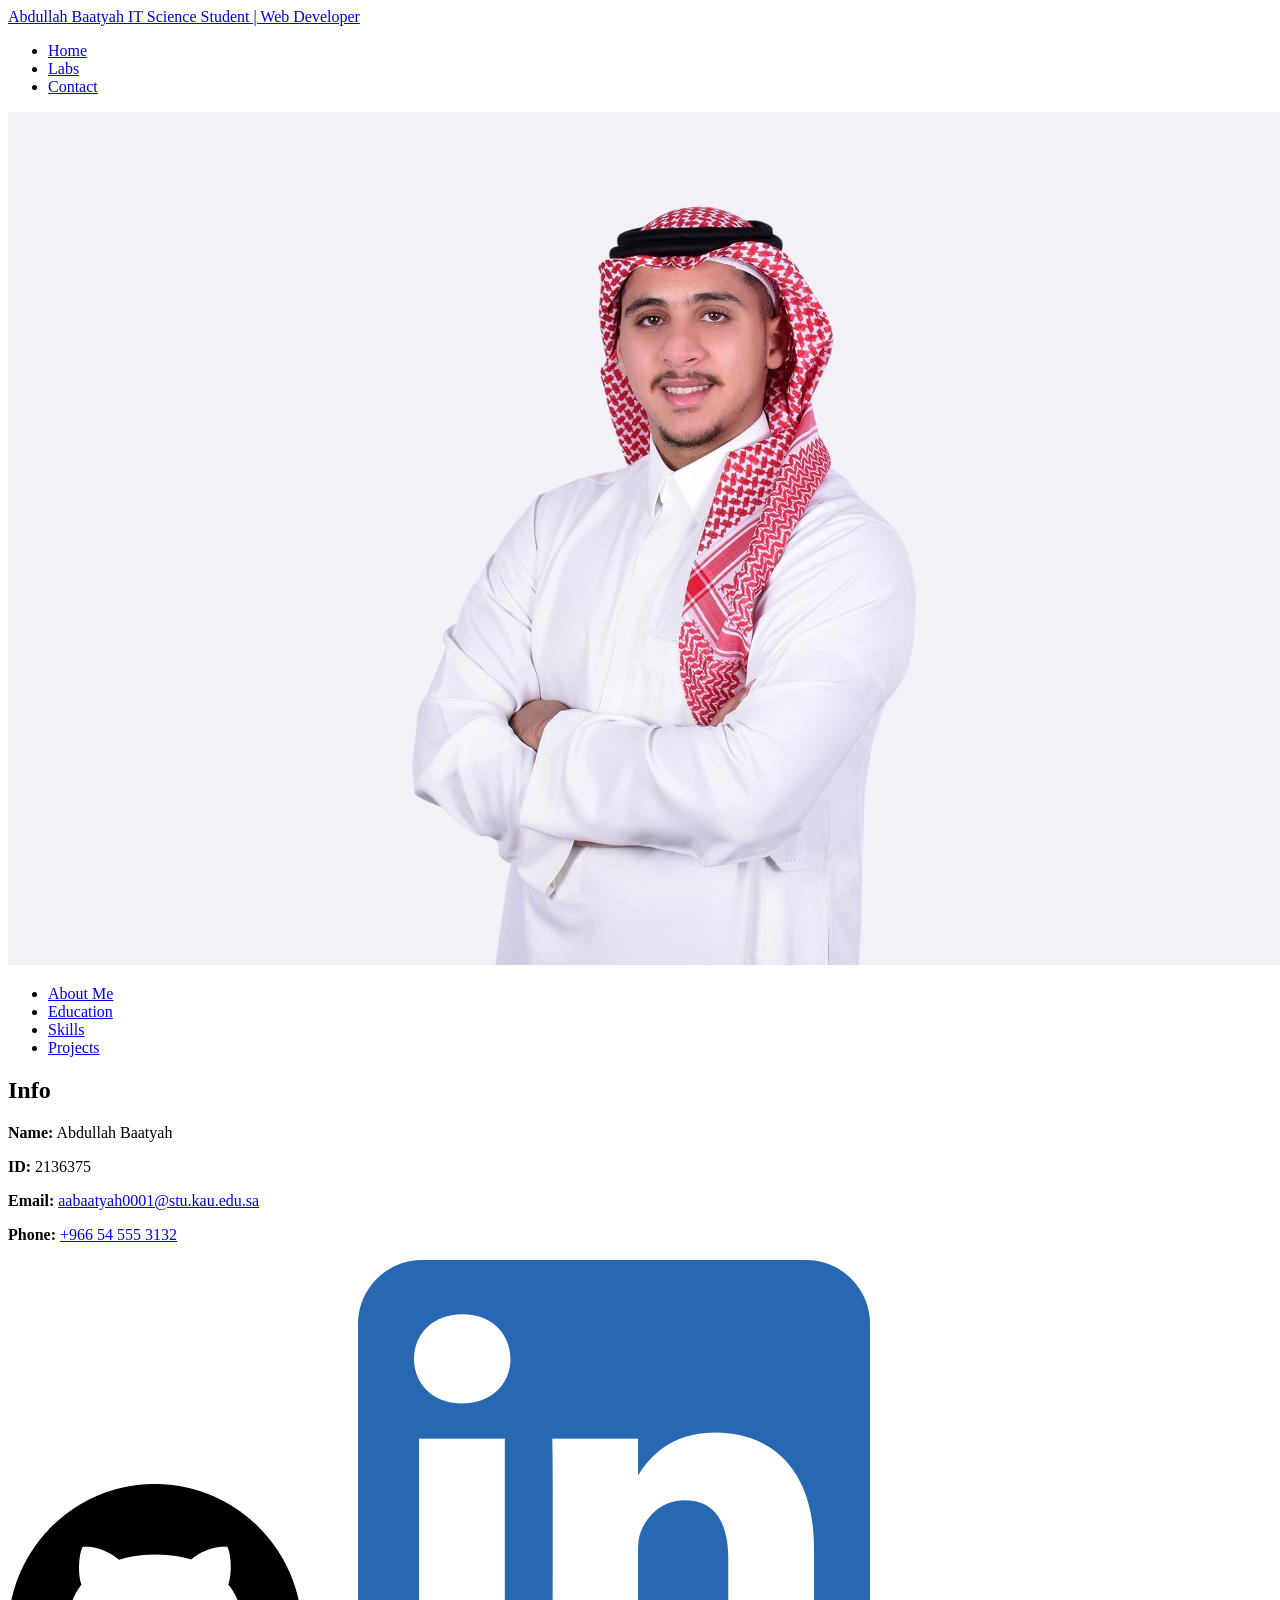
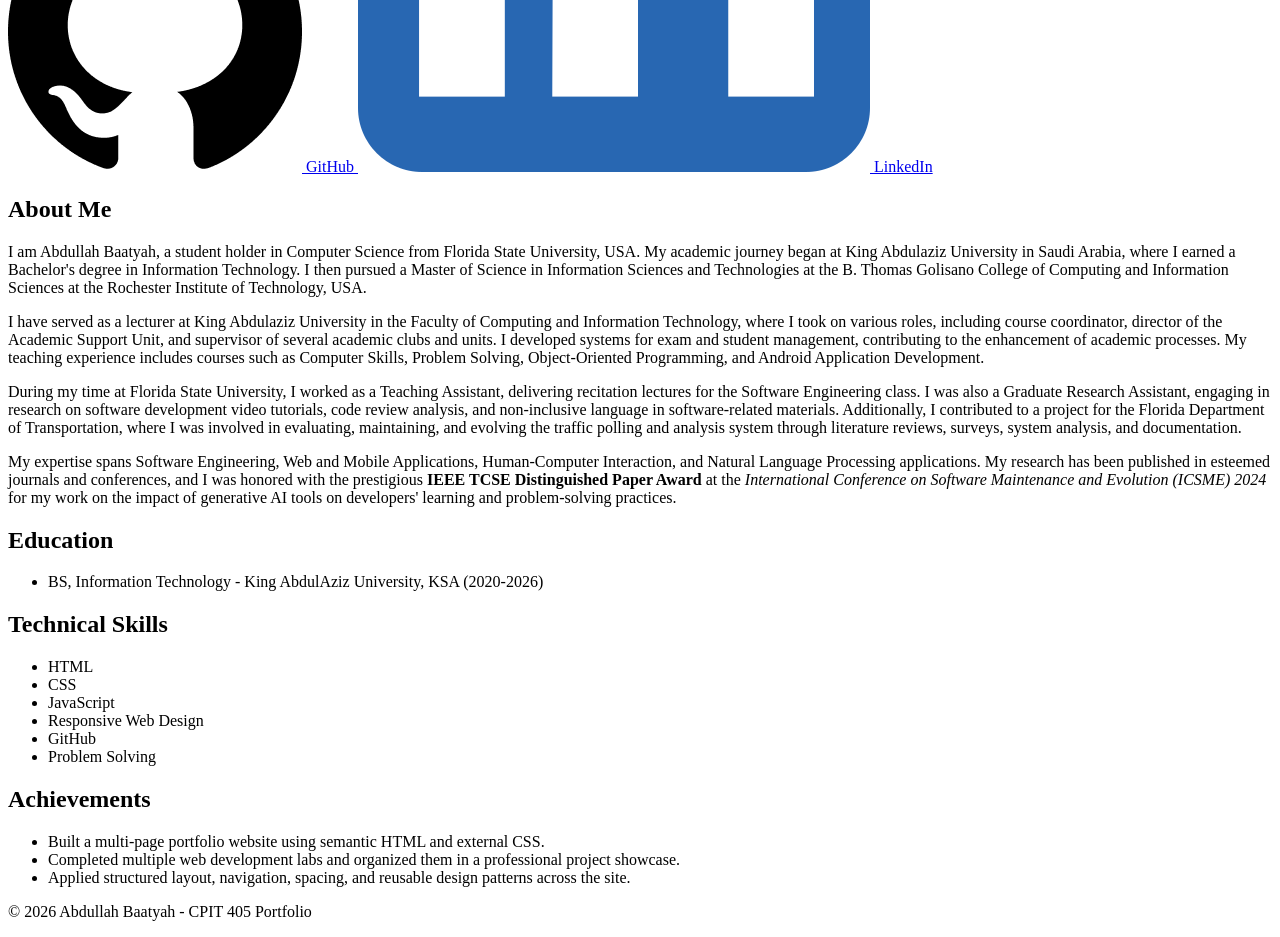
==== index.html @ 429dbe43 "Add files via upload" ====
<!doctype html>
<html lang="en">
<head>
  <meta charset="utf-8">
  <meta name="viewport" content="width=device-width, initial-scale=1">
  <title>Portfolio | Home</title>
  <meta
    name="description"
    content="Personal portfolio website with CV, projects, and contact information."
  >
  <link rel="stylesheet" href="css/style.css">
  <link rel="icon" href="favicon.ico" sizes="any">
  <link rel="icon" href="icon.svg" type="image/svg+xml">
</head>
<body>
  <header class="site-header">
    <div class="container header-inner">
      <a class="brand" href="index.html">
        <span class="brand-title">Abdullah Baatyah</span>
        <span class="brand-subtitle">IT Science Student | Web Developer</span>
      </a>
      <nav aria-label="Main navigation">
        <ul class="nav-links">
          <li><a class="active" href="index.html">Home</a></li>
          <li><a href="projects.html">Labs</a></li>
          <li><a href="contact.html">Contact</a></li>
        </ul>
      </nav>
    </div>
  </header>

  <main class="page-shell">
    <div class="container two-column-layout">
      <aside class="sidebar-card">
        <div class="profile-photo">
          <img src="images/photoMe.jpeg" alt="Abdullah Baatyah profile photo">
        </div>

        <ul class="left-side-menu">
          <li><a href="#about_me">About Me</a></li>
          <li><a href="#education">Education</a></li>
          <li><a href="#skills">Skills</a></li>
          <li><a href="#projects">Projects</a></li>
        </ul>

        <h2>Info</h2>
        <section class="info-block">
          <p><strong>Name:</strong> Abdullah Baatyah</p>
          <p><strong>ID:</strong> 2136375</p>
          <p><strong>Email:</strong> <a href="mailto:aabaatyah0001@stu.kau.edu.sa">aabaatyah0001@stu.kau.edu.sa</a></p>
          <p><strong>Phone:</strong> <a href="tel:+966545553132">+966 54 555 3132</a></p>
        </section>

        <div class="social-links">
          <a href="https://github.com/Baatyah">
            <img src="images/github.png" alt="GitHub">
            <span>GitHub</span>
          </a>
          <a href="https://www.linkedin.com/in/abdullah-baatyah-a94991354/">
            <img src="images/linkedin.png" alt="LinkedIn">
            <span>LinkedIn</span>
          </a>
        </div>
      </aside>

      <section class="content-panel">
        <h2 id="about_me" class="title">About Me</h2>
        <div class="about">
          <p>
            I am Abdullah Baatyah, a student holder in Computer Science from Florida State University, USA.
            My academic journey began at King Abdulaziz University in Saudi Arabia, where I earned a
            Bachelor's degree in Information Technology. I then pursued a Master of Science in
            Information Sciences and Technologies at the B. Thomas Golisano College of Computing and
            Information Sciences at the Rochester Institute of Technology, USA.
          </p>

          <p>
            I have served as a lecturer at King Abdulaziz University in the Faculty of Computing and
            Information Technology, where I took on various roles, including course coordinator,
            director of the Academic Support Unit, and supervisor of several academic clubs and units.
            I developed systems for exam and student management, contributing to the enhancement of
            academic processes. My teaching experience includes courses such as Computer Skills,
            Problem Solving, Object-Oriented Programming, and Android Application Development.
          </p>

          <p>
            During my time at Florida State University, I worked as a Teaching Assistant, delivering
            recitation lectures for the Software Engineering class. I was also a Graduate Research
            Assistant, engaging in research on software development video tutorials, code review
            analysis, and non-inclusive language in software-related materials. Additionally, I
            contributed to a project for the Florida Department of Transportation, where I was involved
            in evaluating, maintaining, and evolving the traffic polling and analysis system through
            literature reviews, surveys, system analysis, and documentation.
          </p>

          <p>
            My expertise spans Software Engineering, Web and Mobile Applications, Human-Computer
            Interaction, and Natural Language Processing applications. My research has been published
            in esteemed journals and conferences, and I was honored with the prestigious
            <strong>IEEE TCSE Distinguished Paper Award</strong> at the
            <em>International Conference on Software Maintenance and Evolution (ICSME) 2024</em> for my
            work on the impact of generative AI tools on developers' learning and problem-solving
            practices.
          </p>
        </div>

        <h2 id="education" class="title">Education</h2>
        <ul class="info-list">
          <li>BS, Information Technology - King AbdulAziz University, KSA (2020-2026)</li>
        </ul>

        <h2 id="skills" class="title">Technical Skills</h2>
        <ul class="info-list">
          <li>HTML</li>
          <li>CSS</li>
          <li>JavaScript</li>
          <li>Responsive Web Design</li>
          <li>GitHub</li>
          <li>Problem Solving</li>
        </ul>

        <h2 id="projects" class="title">Achievements</h2>
        <ul class="info-list">
          <li>Built a multi-page portfolio website using semantic HTML and external CSS.</li>
          <li>Completed multiple web development labs and organized them in a professional project showcase.</li>
          <li>Applied structured layout, navigation, spacing, and reusable design patterns across the site.</li>
        </ul>
      </section>
    </div>
  </main>

  <footer class="site-footer">
    <div class="container footer-content">
      <p>&copy; 2026 Abdullah Baatyah - CPIT 405 Portfolio</p>
    </div>
  </footer>
</body>
</html>
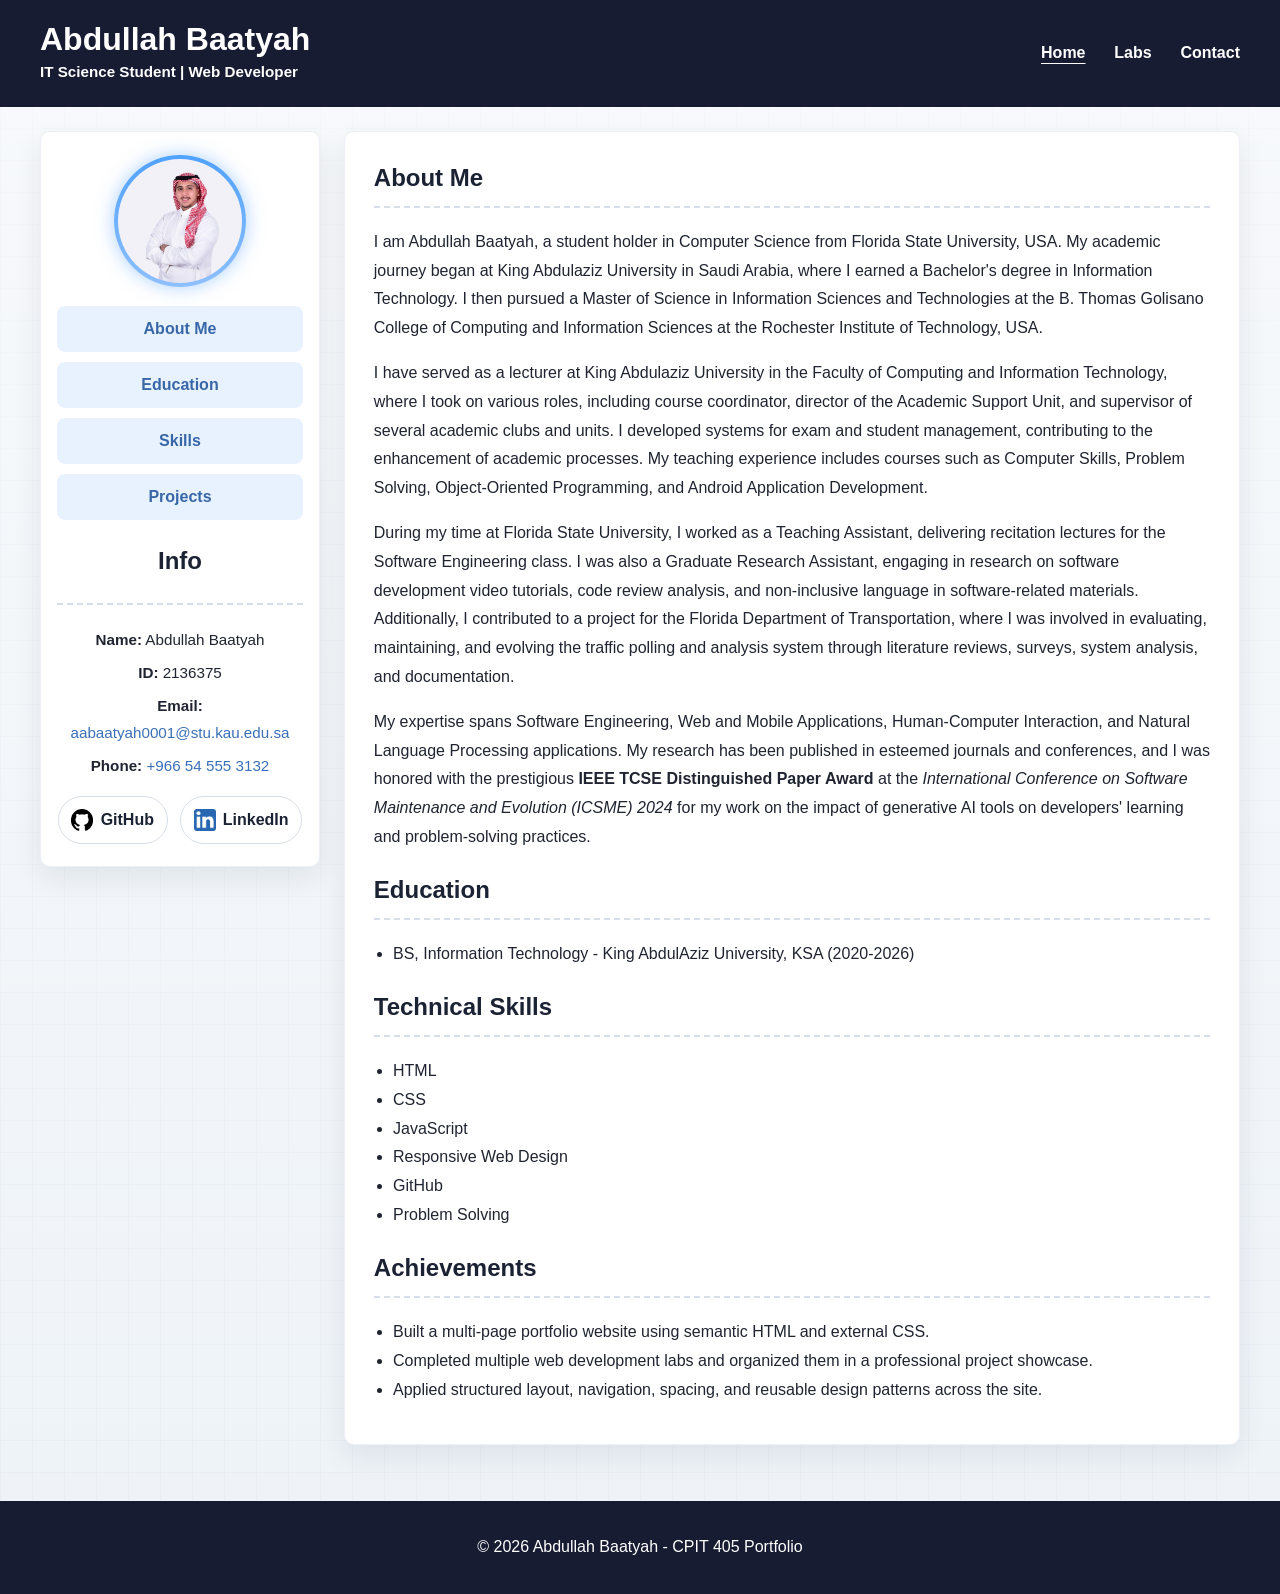
==== commit f4e9bb2b: "Assignment1" ====
--- a/index.html
+++ b/index.html
@@ -8,7 +8,7 @@
     name="description"
     content="Personal portfolio website with CV, projects, and contact information."
   >
-  <link rel="stylesheet" href="css/style.css">
+  <link rel="stylesheet" href="style.css">
   <link rel="icon" href="favicon.ico" sizes="any">
   <link rel="icon" href="icon.svg" type="image/svg+xml">
 </head>
--- a/style.css
+++ b/style.css
@@ -0,0 +1,424 @@
+:root {
+  --navy: #171c33;
+  --navy-soft: #1f2542;
+  --blue: #5ea3ff;
+  --blue-soft: #e8f2ff;
+  --page-bg: #eef3f8;
+  --panel: #ffffff;
+  --border: #d8dee8;
+  --text: #1f2430;
+  --muted: #5f6b7a;
+  --table-row: #eef4fd;
+  --shadow: 0 12px 30px rgba(19, 26, 46, 0.08);
+}
+
+*,
+*::before,
+*::after {
+  box-sizing: border-box;
+}
+
+body {
+  margin: 0;
+  color: var(--text);
+  font-family: Arial, Helvetica, sans-serif;
+  line-height: 1.8;
+  background-color: var(--page-bg);
+  background-image:
+    linear-gradient(180deg, rgba(255, 255, 255, 0.55), rgba(255, 255, 255, 0)),
+    linear-gradient(90deg, rgba(193, 205, 223, 0.12) 1px, transparent 1px),
+    linear-gradient(rgba(193, 205, 223, 0.12) 1px, transparent 1px);
+  background-size: 100% 100%, 32px 32px, 32px 32px;
+  background-position: 0 0, 0 0, 0 0;
+}
+
+a {
+  color: #3b6fb6;
+  text-decoration: none;
+}
+
+a:hover {
+  text-decoration: underline;
+}
+
+h1,
+h2,
+h3 {
+  margin-top: 0;
+  color: #1b2233;
+}
+
+.container {
+  width: 100%;
+  margin: 0;
+}
+
+.site-header {
+  margin-top: 0;
+}
+
+.header-inner {
+  display: flex;
+  justify-content: space-between;
+  align-items: center;
+  gap: 1rem;
+  padding: 1.4rem 2.5rem;
+  background: var(--navy);
+  color: #fff;
+}
+
+.brand {
+  display: flex;
+  flex-direction: column;
+  color: #fff;
+}
+
+.brand:hover {
+  text-decoration: none;
+}
+
+.brand-title {
+  font-size: 2rem;
+  font-weight: 700;
+  line-height: 1.1;
+}
+
+.brand-subtitle {
+  font-size: 0.95rem;
+  font-weight: 700;
+}
+
+.nav-links {
+  display: flex;
+  list-style: none;
+  gap: 1.8rem;
+  margin: 0;
+  padding: 0;
+}
+
+.nav-links a {
+  color: #fff;
+  font-weight: 700;
+  padding: 0.25rem 0;
+}
+
+.nav-links a.active,
+.nav-links a:hover {
+  color: #ffffff;
+  text-decoration: underline;
+  text-underline-offset: 0.3rem;
+}
+
+.page-shell {
+  padding: 0 0 2rem;
+}
+
+.two-column-layout {
+  display: grid;
+  grid-template-columns: 280px 1fr;
+  gap: 1.5rem;
+  align-items: start;
+  padding: 1.5rem 2.5rem;
+}
+
+.sidebar-card,
+.content-panel {
+  background: var(--panel);
+  border: 1px solid #edf0f5;
+  border-radius: 10px;
+  box-shadow: var(--shadow);
+}
+
+.sidebar-card {
+  padding: 1.4rem 1rem;
+  text-align: center;
+}
+
+.profile-photo {
+  width: 132px;
+  height: 132px;
+  margin: 0 auto 1.2rem;
+  border-radius: 50%;
+  padding: 4px;
+  overflow: hidden;
+  background: linear-gradient(180deg, #4fa2ff, #8ec0ff);
+  box-shadow: 0 0 18px rgba(94, 163, 255, 0.5);
+}
+
+.profile-photo img {
+  display: block;
+  width: 100%;
+  height: 100%;
+  border-radius: 50%;
+  object-fit: cover;
+}
+
+.sidebar-links {
+  display: grid;
+  gap: 0.6rem;
+  margin-bottom: 1.2rem;
+}
+
+.left-side-menu {
+  display: grid;
+  gap: 0.6rem;
+  margin: 0 0 1.2rem;
+  padding: 0;
+  list-style: none;
+}
+
+.left-side-menu a {
+  display: block;
+  padding: 0.55rem 0.9rem;
+  border-radius: 8px;
+  background: var(--blue-soft);
+  color: #3867a8;
+  font-weight: 700;
+}
+
+.left-side-menu a:hover {
+  background: #dcecff;
+  text-decoration: none;
+}
+
+.sidebar-link {
+  display: block;
+  padding: 0.55rem 0.9rem;
+  border-radius: 8px;
+  background: var(--blue-soft);
+  color: #3867a8;
+  font-weight: 700;
+}
+
+.sidebar-link:hover,
+.sidebar-link.active {
+  background: #dcecff;
+  text-decoration: none;
+}
+
+.info-block {
+  margin-top: 1rem;
+  padding-top: 1rem;
+  border-top: 2px dashed var(--border);
+}
+
+.info-block h2 {
+  margin-bottom: 0.75rem;
+  font-size: 1.05rem;
+}
+
+.info-block p {
+  margin: 0.35rem 0;
+  font-size: 0.95rem;
+}
+
+.text-links {
+  display: grid;
+  gap: 0.45rem;
+}
+
+.social-links {
+  display: flex;
+  justify-content: center;
+  flex-wrap: wrap;
+  gap: 0.75rem;
+  margin-top: 1rem;
+}
+
+.social-links a {
+  display: inline-flex;
+  align-items: center;
+  gap: 0.45rem;
+  padding: 0.55rem 0.8rem;
+  border: 1px solid var(--border);
+  border-radius: 999px;
+  background: #fff;
+  font-weight: 700;
+  color: #1b2233;
+}
+
+.social-links a:hover {
+  text-decoration: none;
+  background: var(--blue-soft);
+}
+
+.social-links img {
+  display: block;
+  width: 22px;
+  height: 22px;
+  object-fit: contain;
+}
+
+.content-panel {
+  padding: 1.45rem 1.8rem;
+}
+
+.content-panel h1,
+.content-panel h2 {
+  padding-bottom: 0.45rem;
+  border-bottom: 2px dashed var(--border);
+}
+
+.bullet-list {
+  padding-left: 1.2rem;
+}
+
+.info-list {
+  padding-left: 1.2rem;
+}
+
+.title {
+  padding-bottom: 0.45rem;
+  border-bottom: 2px dashed var(--border);
+}
+
+.portfolio-table {
+  width: 100%;
+  border-collapse: collapse;
+  margin-bottom: 1.6rem;
+  overflow: hidden;
+  border-radius: 8px;
+}
+
+.portfolio-table thead {
+  background: var(--navy);
+  color: #fff;
+}
+
+.portfolio-table th,
+.portfolio-table td {
+  padding: 0.65rem 0.85rem;
+  border: 1px solid #d9e2ef;
+  text-align: center;
+}
+
+.portfolio-table tbody tr:nth-child(even) {
+  background: var(--table-row);
+}
+
+.contact-form {
+  margin-top: 0.5rem;
+}
+
+.clean-form {
+  padding: 0;
+  border: 0;
+  box-shadow: none;
+}
+
+.form-row {
+  display: grid;
+  gap: 0.35rem;
+  margin-bottom: 0.9rem;
+}
+
+label {
+  font-weight: 400;
+}
+
+input,
+textarea {
+  width: 100%;
+  border: 1px solid #d6dce8;
+  border-radius: 8px;
+  padding: 0.8rem 0.9rem;
+  font: inherit;
+}
+
+textarea {
+  min-height: 180px;
+  resize: vertical;
+}
+
+input:focus,
+textarea:focus {
+  outline: 2px solid rgba(94, 163, 255, 0.35);
+  border-color: var(--blue);
+}
+
+.radio-row {
+  display: flex;
+  align-items: center;
+  flex-wrap: wrap;
+  gap: 0.9rem;
+  margin-bottom: 1rem;
+  font-size: 0.95rem;
+}
+
+.radio-row label {
+  display: inline-flex;
+  align-items: center;
+  gap: 0.3rem;
+}
+
+.radio-row input {
+  width: auto;
+  margin: 0;
+}
+
+.submit-button {
+  min-width: 120px;
+  padding: 0.75rem 1.4rem;
+  border: 0;
+  border-radius: 8px;
+  background: var(--navy);
+  color: #fff;
+  font-weight: 700;
+  cursor: pointer;
+}
+
+.submit-button:hover {
+  background: var(--navy-soft);
+}
+
+.site-footer {
+  padding-bottom: 0;
+}
+
+.footer-content {
+  justify-content: center;
+  text-align: center;
+  padding: 1rem 0;
+  background: var(--navy);
+  color: #fff;
+}
+
+@media (max-width: 900px) {
+  .header-inner,
+  .two-column-layout {
+    grid-template-columns: 1fr;
+    flex-direction: column;
+    align-items: stretch;
+  }
+
+  .nav-links {
+    justify-content: center;
+    flex-wrap: wrap;
+  }
+
+  .brand {
+    text-align: center;
+  }
+}
+
+@media (max-width: 640px) {
+  .header-inner,
+  .sidebar-card,
+  .content-panel {
+    padding-left: 1rem;
+    padding-right: 1rem;
+  }
+
+  .two-column-layout {
+    padding: 1rem;
+  }
+
+  .brand-title {
+    font-size: 1.5rem;
+  }
+
+  .portfolio-table {
+    display: block;
+    overflow-x: auto;
+  }
+}
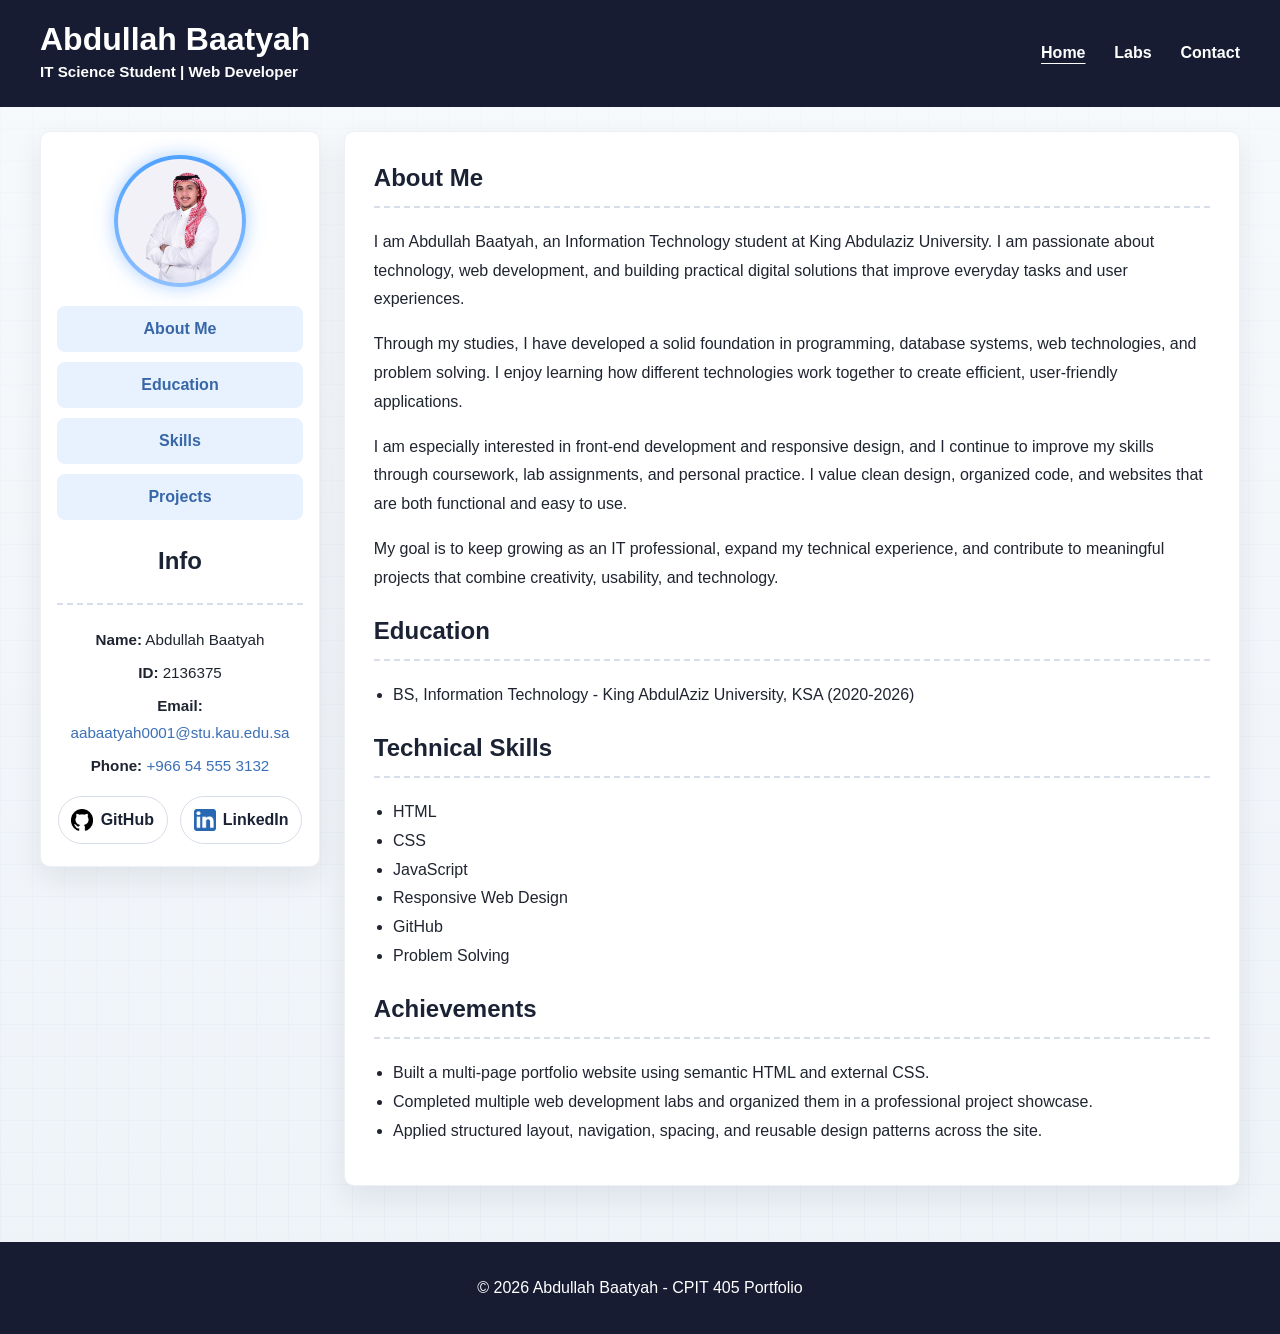
==== commit 5d79e977: "Assignment1" ====
--- a/index.html
+++ b/index.html
@@ -67,40 +67,26 @@
         <h2 id="about_me" class="title">About Me</h2>
         <div class="about">
           <p>
-            I am Abdullah Baatyah, a student holder in Computer Science from Florida State University, USA.
-            My academic journey began at King Abdulaziz University in Saudi Arabia, where I earned a
-            Bachelor's degree in Information Technology. I then pursued a Master of Science in
-            Information Sciences and Technologies at the B. Thomas Golisano College of Computing and
-            Information Sciences at the Rochester Institute of Technology, USA.
+            I am Abdullah Baatyah, an Information Technology student at King Abdulaziz University.
+            I am passionate about technology, web development, and building practical digital
+            solutions that improve everyday tasks and user experiences.
           </p>
 
           <p>
-            I have served as a lecturer at King Abdulaziz University in the Faculty of Computing and
-            Information Technology, where I took on various roles, including course coordinator,
-            director of the Academic Support Unit, and supervisor of several academic clubs and units.
-            I developed systems for exam and student management, contributing to the enhancement of
-            academic processes. My teaching experience includes courses such as Computer Skills,
-            Problem Solving, Object-Oriented Programming, and Android Application Development.
+            Through my studies, I have developed a solid foundation in programming, database systems,
+            web technologies, and problem solving. I enjoy learning how different technologies work
+            together to create efficient, user-friendly applications.
           </p>
 
           <p>
-            During my time at Florida State University, I worked as a Teaching Assistant, delivering
-            recitation lectures for the Software Engineering class. I was also a Graduate Research
-            Assistant, engaging in research on software development video tutorials, code review
-            analysis, and non-inclusive language in software-related materials. Additionally, I
-            contributed to a project for the Florida Department of Transportation, where I was involved
-            in evaluating, maintaining, and evolving the traffic polling and analysis system through
-            literature reviews, surveys, system analysis, and documentation.
+            I am especially interested in front-end development and responsive design, and I continue
+            to improve my skills through coursework, lab assignments, and personal practice. I value
+            clean design, organized code, and websites that are both functional and easy to use.
           </p>
 
           <p>
-            My expertise spans Software Engineering, Web and Mobile Applications, Human-Computer
-            Interaction, and Natural Language Processing applications. My research has been published
-            in esteemed journals and conferences, and I was honored with the prestigious
-            <strong>IEEE TCSE Distinguished Paper Award</strong> at the
-            <em>International Conference on Software Maintenance and Evolution (ICSME) 2024</em> for my
-            work on the impact of generative AI tools on developers' learning and problem-solving
-            practices.
+            My goal is to keep growing as an IT professional, expand my technical experience, and
+            contribute to meaningful projects that combine creativity, usability, and technology.
           </p>
         </div>
 
